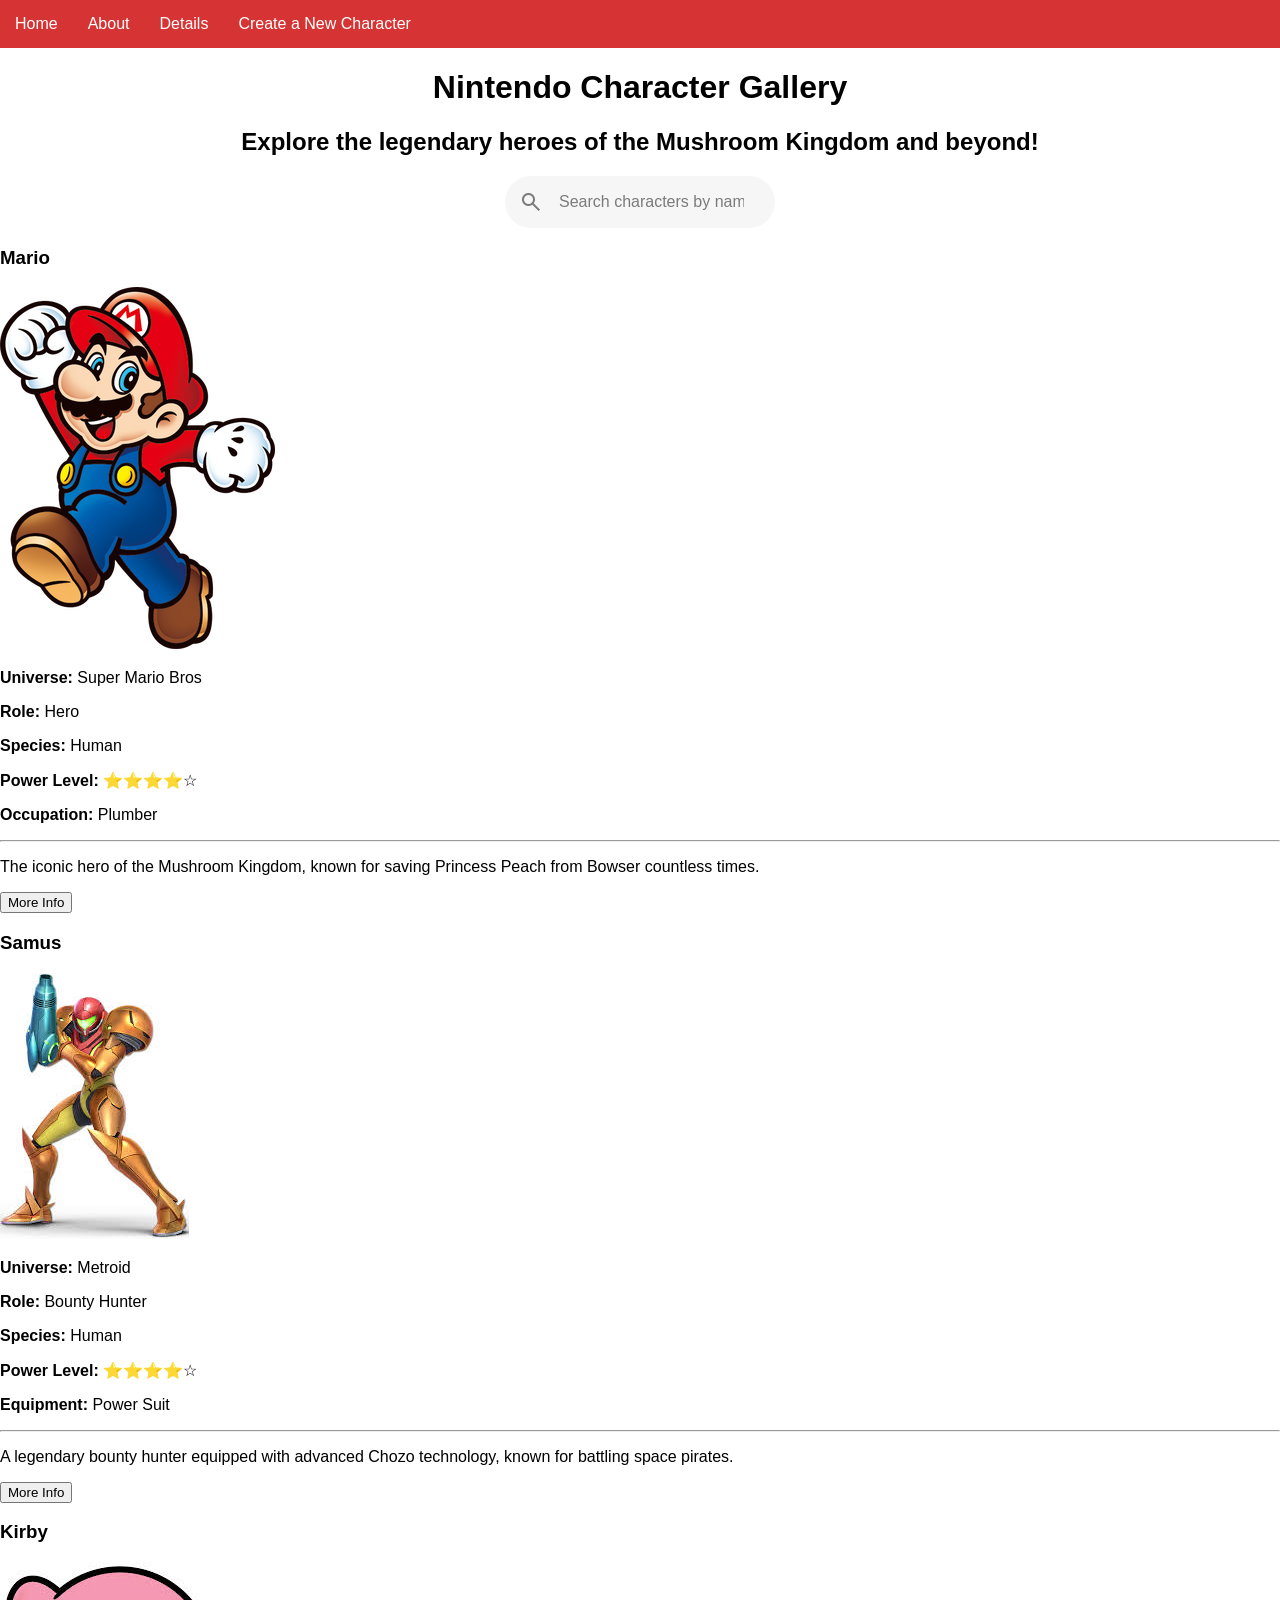
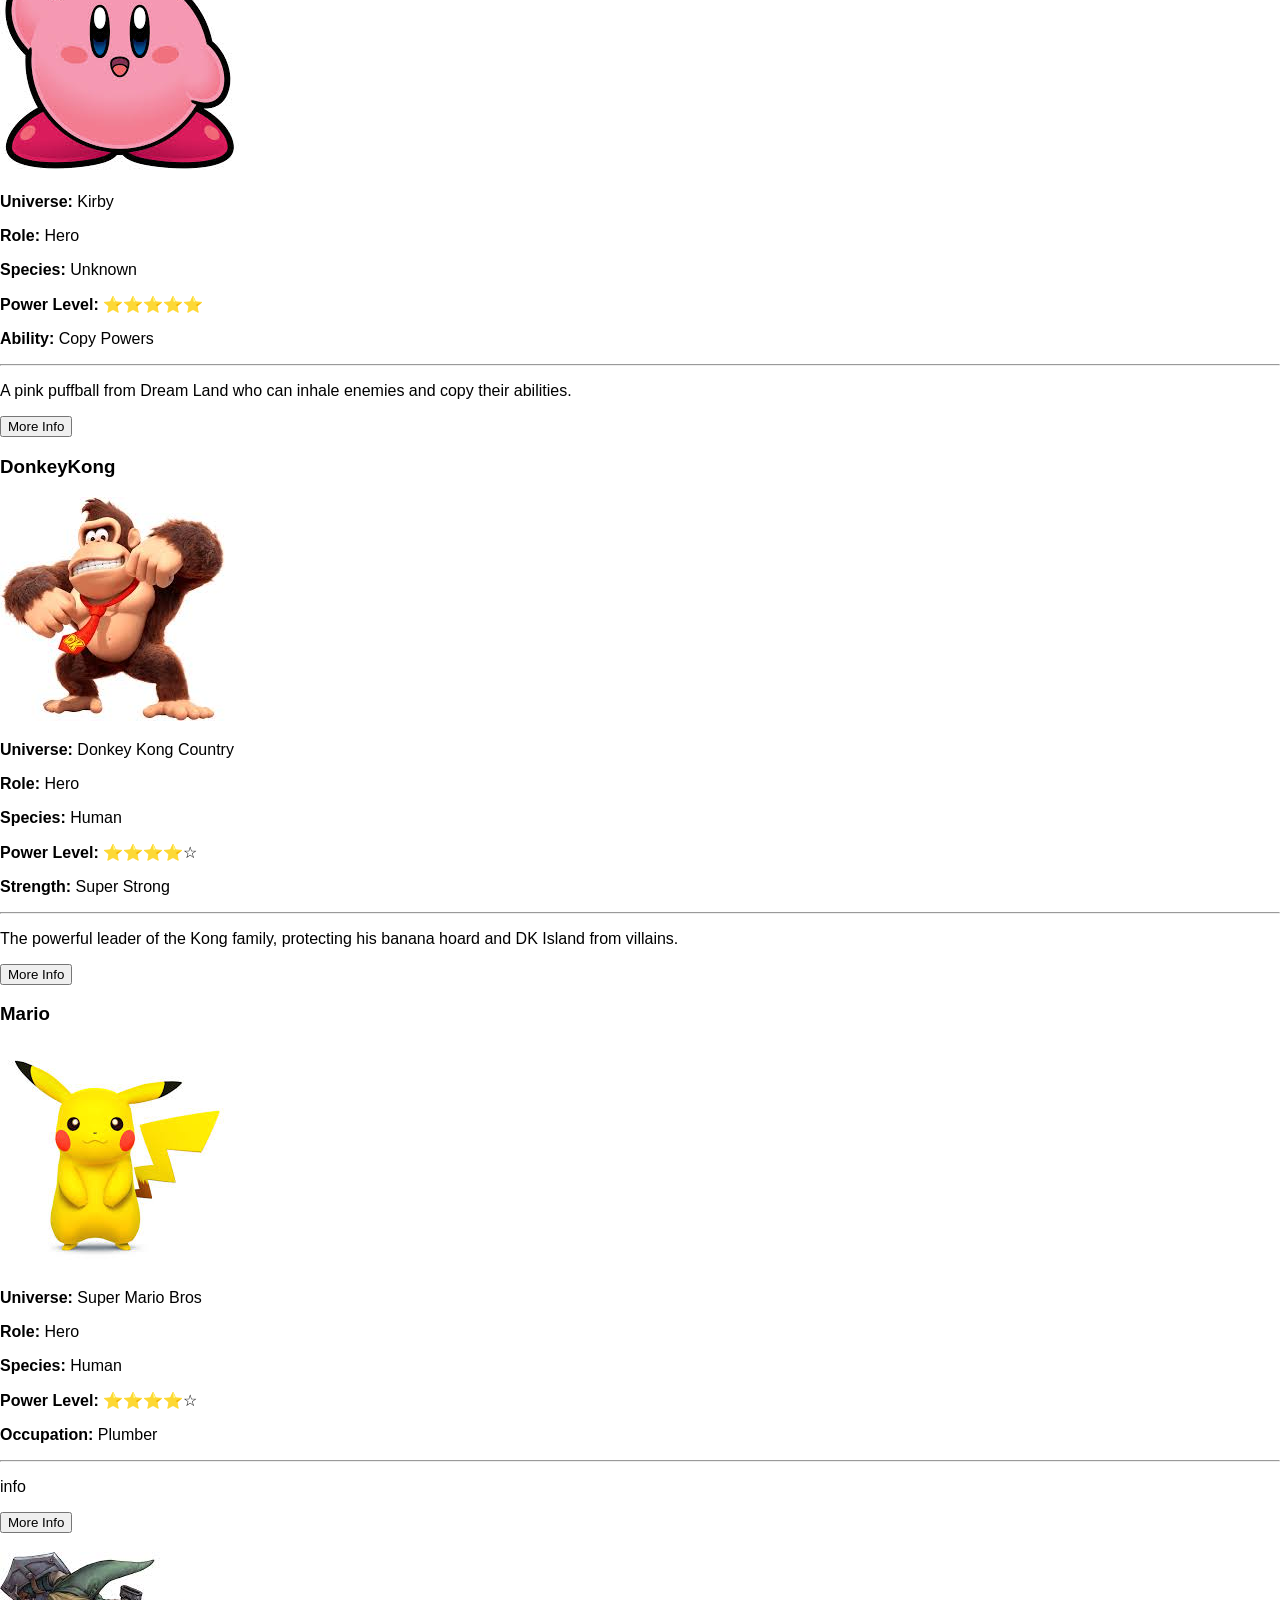
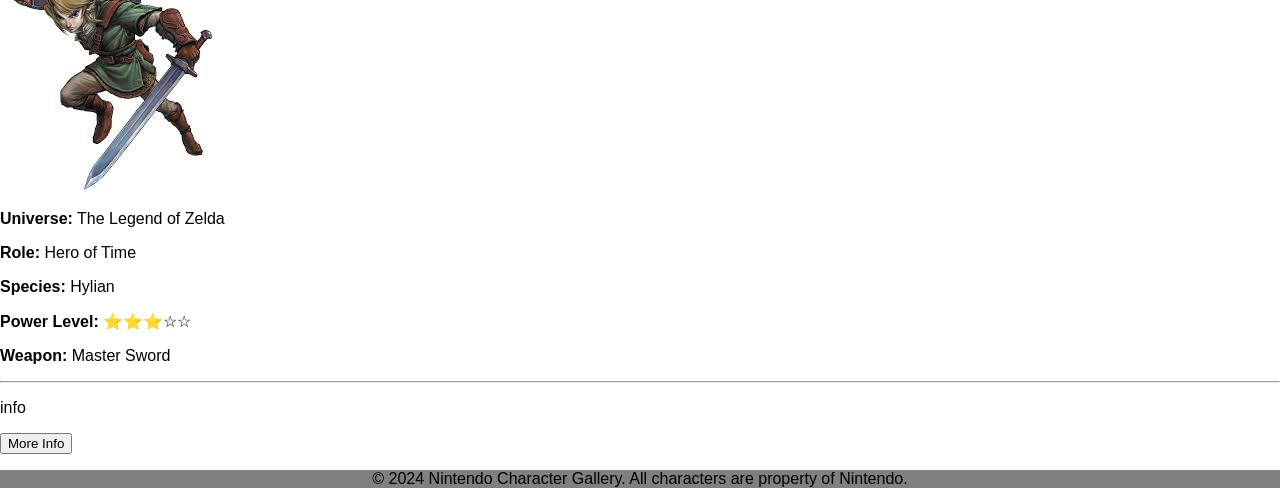
==== index.html @ 88ceb0c6 "2nd version of the home page and a little progress on about page. Also updated nav bar." ====
<!DOCTYPE html>
<html lang="en">
<head>
    <meta charset="UTF-8">
    <meta name="viewport" content="width=device-width, initial-scale=1.0">
    <title>index</title>
    <link rel="stylesheet" href="Stylesheet.css">
    <link rel="stylesheet" href="https://fonts.googleapis.com/css2?family=Material+Symbols+Outlined:opsz,wght,FILL,GRAD@20..48,100..700,0..1,-50..200&icon_names=search" /> <!--Search Bar-->
</head>


</span>

<body>
<!--Nav Bar-->
    <nav class = "navbar">
        <ul>
            <li><a href="index.html">Home</a></li>
            <li><a href="about.html">About</a></li>
            <li><a href="details.html">Details</a></li> 
            <li><a href="new-character-form.html">Create a New Character</a></li>
        </ul>
    </nav>

    <main>
        <!--Title-->
        <h1 id="indexTitle">Nintendo Character Gallery</h1>
        <h2 id="indexTitle">Explore the legendary heroes of the Mushroom Kingdom and beyond!</h2>
        <!--Search Bar-->
        <form id="searchBar" action="searchbar">
            <div class="search">
                <span class="search-icon material-symbols-outlined">search</span>
                <input class="search-input" type="search" placeholder="Search characters by name">
            </div>
        </form>

        <!--Character Sheet-->
    <div class="container">
        <div class="characterCard">
            <h3>Mario</h3>
            <img class="pictures" src="Pictures/Mario.png" alt="Mario">
                <div class="characterInfo" >
                     <p><strong>Universe:</strong> Super Mario Bros</p>
                    <p><strong>Role:</strong> Hero</p>                                                      <!--Mario-->
                    <p><strong>Species: </strong>Human</p>
                    <p><strong>Power Level:</strong> ⭐⭐⭐⭐☆</p>
                    <p><strong>Occupation:</strong> Plumber </p>
                    <hr>
                    <p>The iconic hero of the Mushroom Kingdom, known for saving Princess Peach from Bowser countless times.</p>
                </div>
            <a href="details.html" target="_blank"><button id="infoButton" type="button">More Info</button></a>
            
        </div>
        

    <div class="characterCard">
            <h3>Samus</h3>
            <img class="pictures" src="Pictures/Samus.jpg" alt="Samus">
                <div class="characterInfo" >
                    <p><strong>Universe:</strong> Metroid</p>
                    <p><strong>Role:</strong> Bounty Hunter</p>                                                      <!--Samus-->
                    <p><strong>Species: </strong>Human</p>
                    <p><strong>Power Level:</strong> ⭐⭐⭐⭐☆</p>
                    <p><strong>Equipment:</strong> Power Suit </p>
                    <hr>
                    <p>A legendary bounty hunter equipped with advanced Chozo technology, known for battling space pirates.</p>
                </div>
            <a href="details.html" target="_blank"><button id="infoButton" type="button">More Info</button></a>
            
        </div>



        <div class="characterCard">
            <h3>Kirby</h3>
            <img class="pictures" src="Pictures/Kirby.jpg" alt="Kirby">
                <div class="characterInfo" >
                    <p><strong>Universe:</strong> Kirby</p>
                    <p><strong>Role:</strong> Hero</p>                                                      <!--Kirby-->
                    <p><strong>Species: </strong>Unknown</p>
                    <p><strong>Power Level:</strong> ⭐⭐⭐⭐⭐</p>
                    <p><strong>Ability:</strong> Copy Powers </p>
                    <hr>
                    <p>A pink puffball from Dream Land who can inhale enemies and copy their abilities.</p>
                </div>
            <a href="details.html" target="_blank"><button id="infoButton" type="button">More Info</button></a>
            
        </div>


        <div class="characterCard">
            <h3>DonkeyKong</h3>
            <img class="pictures" src="Pictures/DonkeyKong.jpg" alt="DonkeyKong">
                <div class="characterInfo" >
                    <p><strong>Universe:</strong> Donkey Kong Country</p>
                    <p><strong>Role:</strong> Hero</p>                                                      <!--DonkeyKong-->
                    <p><strong>Species: </strong>Human</p>
                    <p><strong>Power Level:</strong> ⭐⭐⭐⭐☆</p>
                    <p><strong>Strength:</strong> Super Strong  </p>
                    <hr>
                    <p>The powerful leader of the Kong family, protecting his banana hoard and DK Island from villains.</p>
                </div>
            <a href="details.html" target="_blank"><button id="infoButton" type="button">More Info</button></a>
            
        </div>


         <div class="characterCard">
            <h3>Mario</h3>
            <img class="pictures" src="Pictures/Pikachu.jpg" alt="Description of the image">
                <div class="characterInfo" >
                    <p><strong>Universe:</strong> Super Mario Bros</p>
                    <p><strong>Role:</strong> Hero</p>                                                      <!--Pikachu-->
                    <p><strong>Species: </strong>Human</p>
                    <p><strong>Power Level:</strong> ⭐⭐⭐⭐☆</p>
                    <p><strong>Occupation:</strong> Plumber </p>
                    <hr>
                    <p>info</p>
                </div>
            <a href="details.html" target="_blank"><button id="infoButton" type="button">More Info</button></a>
            
        </div>





        <div class="characterCard">
            <h3><Link></Link></h3>
            <img class="pictures" src="Pictures/Link.jpg" alt="Link">
                <div class="characterInfo" >
                    <p><strong>Universe:</strong> The Legend of Zelda</p>
                    <p><strong>Role:</strong> Hero of Time</p>                                                      <!--Link-->
                    <p><strong>Species: </strong>Hylian</p>
                    <p><strong>Power Level:</strong> ⭐⭐⭐☆☆</p>
                    <p><strong>Weapon:</strong> Master Sword </p>
                    <hr>
                    <p>info</p>
                </div>
            <a href="details.html" target="_blank"><button id="infoButton" type="button">More Info</button></a>
            
        </div>




































    </div>







    
    


         

        
        
    </main>

    <!--footer-->
    <footer class="footer">
        <p>© 2024 Nintendo Character Gallery. All characters are property of Nintendo.</p>
    </footer>
    
</body>
</html>
---- Stylesheet.css ----
body{
    margin: 0px;
    font-family:'Segoe UI', Tahoma, Geneva, Verdana, sans-serif;
}

.navbar ul{
    list-style-type: none;
    background-color: rgb(214, 52, 52);
    padding: 0px;
    margin: 0px;
    overflow: hidden;

}

.navbar a{
    color: white;
    text-decoration: none;
    padding: 15px;
    display: block;
    text-align: center;
}
.navbar a:hover{
    background-color: rgb(196, 49, 49);
}

.navbar li{
    float: left;
}

#indexTitle{
    text-align: center;
    font-family:'Segoe UI', Tahoma, Geneva, Verdana, sans-serif;
}

#searchBar{
    display: flex;
    justify-content: center;
}

.search{
    --padding: 14px;


    width: max-content;
    display: flex;
    justify-content: center;
    align-items: center;
    padding: var(--padding);
    border-radius: 28px;
    background: #f6f6f6;
    transition: box-shadow 0.25s;
}

.search:focus-within{
    box-shadow: 0 0 2px rgba(0, 0, 0, 0.75);
}

.search-input {
    font-size: 16px;
    font-family: 'Segoe UI', Tahoma, Geneva, Verdana, sans-serif;
    color: #333333;
    margin-left: var(--padding);
    outline: none;
    border: none;
    background: transparent;
    flex: 1;
   
}

.search-input::placeholder,
.search-icon {
    color: rgba(0,0,0,0.5);
}









.footer{
    background-color: gray;
    text-align: center;
}
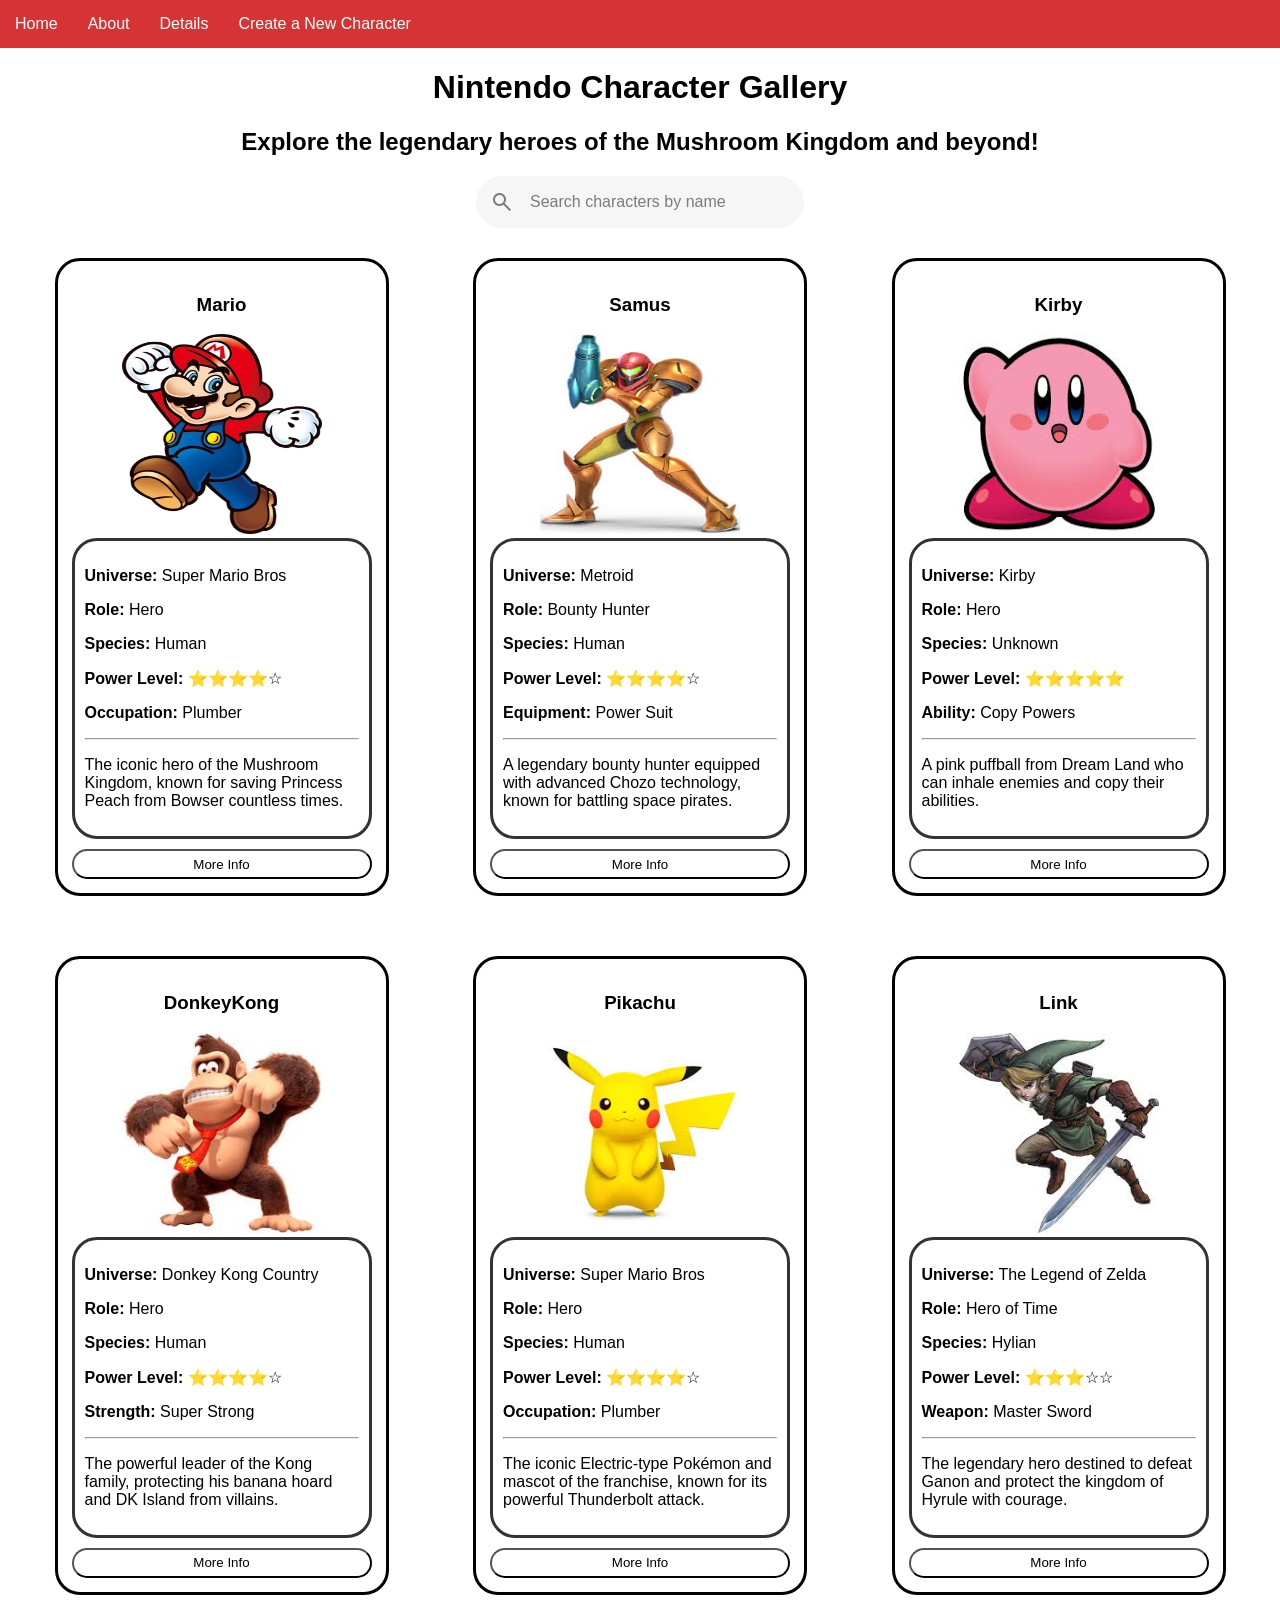
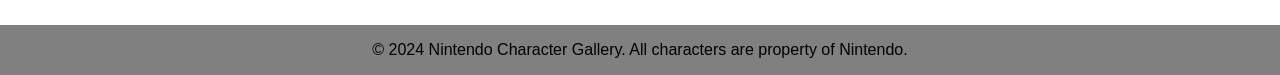
==== commit 74551f48: "version 3 updated home page and about page - lost some data had to reset" ====
--- a/index.html
+++ b/index.html
@@ -35,7 +35,7 @@
         </form>
 
         <!--Character Sheet-->
-    <div class="container">
+    <div class="containerIndex">
         <div class="characterCard">
             <h3>Mario</h3>
             <img class="pictures" src="Pictures/Mario.png" alt="Mario">
@@ -106,7 +106,7 @@
 
 
          <div class="characterCard">
-            <h3>Mario</h3>
+            <h3>Pikachu</h3>
             <img class="pictures" src="Pictures/Pikachu.jpg" alt="Description of the image">
                 <div class="characterInfo" >
                     <p><strong>Universe:</strong> Super Mario Bros</p>
@@ -115,18 +115,18 @@
                     <p><strong>Power Level:</strong> ⭐⭐⭐⭐☆</p>
                     <p><strong>Occupation:</strong> Plumber </p>
                     <hr>
-                    <p>info</p>
-                </div>
-            <a href="details.html" target="_blank"><button id="infoButton" type="button">More Info</button></a>
-            
-        </div>
-
-
-
-
-
-        <div class="characterCard">
-            <h3><Link></Link></h3>
+                    <p>The iconic Electric-type Pokémon and mascot of the franchise, known for its powerful Thunderbolt attack.</p>
+                </div>
+            <a href="details.html" target="_blank"><button id="infoButton" type="button">More Info</button></a>
+            
+        </div>
+
+
+
+
+
+        <div class="characterCard">
+            <h3>Link</h3>
             <img class="pictures" src="Pictures/Link.jpg" alt="Link">
                 <div class="characterInfo" >
                     <p><strong>Universe:</strong> The Legend of Zelda</p>
@@ -135,7 +135,7 @@
                     <p><strong>Power Level:</strong> ⭐⭐⭐☆☆</p>
                     <p><strong>Weapon:</strong> Master Sword </p>
                     <hr>
-                    <p>info</p>
+                    <p>The legendary hero destined to defeat Ganon and protect the kingdom of Hyrule with courage.</p>
                 </div>
             <a href="details.html" target="_blank"><button id="infoButton" type="button">More Info</button></a>
             
--- a/Stylesheet.css
+++ b/Stylesheet.css
@@ -3,6 +3,8 @@
     font-family:'Segoe UI', Tahoma, Geneva, Verdana, sans-serif;
 }
 
+
+/*narbar*/
 .navbar ul{
     list-style-type: none;
     background-color: rgb(214, 52, 52);
@@ -32,6 +34,9 @@
     font-family:'Segoe UI', Tahoma, Geneva, Verdana, sans-serif;
 }
 
+
+
+ /*SearchBar*/
 #searchBar{
     display: flex;
     justify-content: center;
@@ -41,7 +46,7 @@
     --padding: 14px;
 
 
-    width: max-content;
+    width: 300px;
     display: flex;
     justify-content: center;
     align-items: center;
@@ -70,29 +75,141 @@
 .search-input::placeholder,
 .search-icon {
     color: rgba(0,0,0,0.5);
-}
-
-
-
-
-
-
-
-
-
+    
+}
+
+
+/*Character card*/
+.pictures{
+    width: 200px;
+    height: 200px;
+}
+
+
+
+
+
+.containerIndex{
+    
+    border-width: 2px;
+    display: flex;
+    justify-content: space-evenly;
+    align-items:normal;        
+    flex-direction: row;
+    flex-wrap: wrap;
+    overflow: auto;
+    
+    
+    margin: 0px;
+    
+}
+
+
+.characterCard{
+    border: solid black ;
+    margin: 30px;
+    padding: 14px;
+    text-align: center;
+    border-radius: 25px;
+    justify-content: center;
+    align-items: center;        
+    flex-direction: row;
+    width: 300px;
+    height: auto;
+
+    
+}
+
+
+
+
+
+
+.characterInfo{
+    border:solid #333333;
+    text-align: left;
+    padding: 10px;
+    border-radius: 25px;
+    
+}
+ 
+#infoButton{
+    margin-top: 10px;
+    border-radius: 25px;
+    width: 300px;
+    height: 30px;
+    border-radius: 28px;
+    background: #ffffff;
+    
+}
+
+#infoButton:hover{
+    background-color: #f6f6f6;
+    transition: box-shadow 1s;
+
+}
+
+
+
+
+/*footer*/
 .footer{
     background-color: gray;
-    text-align: center;
-}
-
-
-
-
-
-
-
-
-
-
-
-
+    display: flex;
+    justify-content: center;
+    align-items: center;  
+    text-align: center;
+    margin: 0px;
+    padding: 0px;
+}
+
+
+
+
+
+
+
+/*about page*/
+
+.containerAbout{
+    
+    border-width: 2px;
+    display: flex;
+    justify-content: space-evenly;
+    align-items:normal;        
+    flex-direction: row;
+    flex-wrap: wrap;
+    overflow: auto;
+    
+    
+    margin: 0px;
+    
+}
+
+
+.aboutCard{
+    display: flex;
+    box-shadow:0 0 0 1px rgb(75, 70, 70, 0.2);
+    border: solid rgb(175, 173, 173) ;
+    border-width: 1px;
+    margin: 30px;
+    padding: 14px;
+    text-align: left;
+    border-radius: 10px;
+    justify-content: center;
+    align-items: center;        
+    flex-direction: row;
+    width: 300px;
+    height: auto;
+
+    
+}
+
+
+
+
+
+
+
+
+
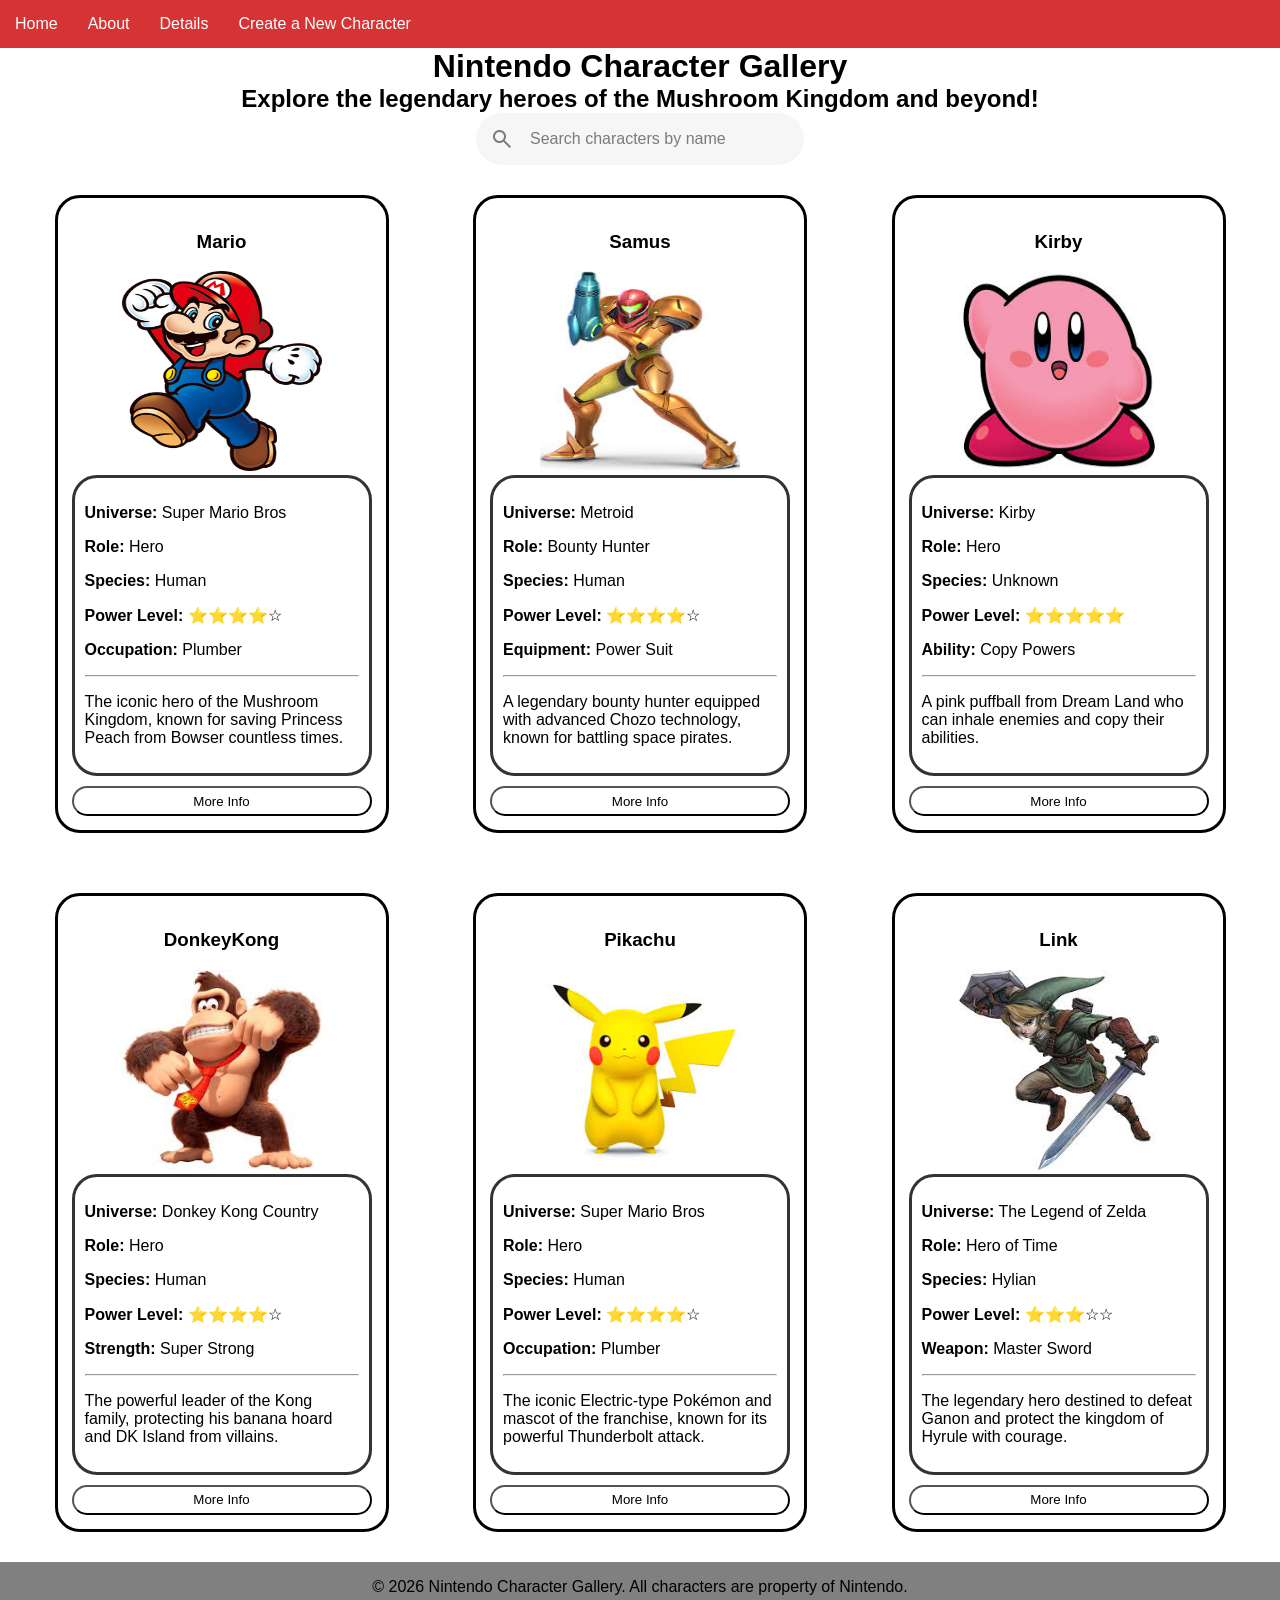
==== commit 5d79689f: "Version 5# Finshed About, Home, Details page" ====
--- a/index.html
+++ b/index.html
@@ -196,7 +196,7 @@
 
     <!--footer-->
     <footer class="footer">
-        <p>© 2024 Nintendo Character Gallery. All characters are property of Nintendo.</p>
+        <p>© 2026 Nintendo Character Gallery. All characters are property of Nintendo.</p>
     </footer>
     
 </body>
--- a/Stylesheet.css
+++ b/Stylesheet.css
@@ -31,7 +31,9 @@
 
 #indexTitle{
     text-align: center;
+    
     font-family:'Segoe UI', Tahoma, Geneva, Verdana, sans-serif;
+    margin: 0;
 }
 
 
@@ -171,6 +173,17 @@
 
 /*about page*/
 
+#AboutTitle{
+    
+    display: flex;
+    justify-content: center;
+    align-items: center;  
+    text-align: center;
+    margin: 0px;
+    padding: 0px;
+    font-family:'Segoe UI', Tahoma, Geneva, Verdana, sans-serif;
+}
+
 .containerAbout{
     
     border-width: 2px;
@@ -180,15 +193,12 @@
     flex-direction: row;
     flex-wrap: wrap;
     overflow: auto;
-    
-    
     margin: 0px;
     
 }
 
 
 .aboutCard{
-    display: flex;
     box-shadow:0 0 0 1px rgb(75, 70, 70, 0.2);
     border: solid rgb(175, 173, 173) ;
     border-width: 1px;
@@ -206,10 +216,104 @@
 }
 
 
-
-
-
-
-
-
-
+/*detail*/
+.containerDetail{
+    border-width: 2px;
+    display: flex;
+    justify-content: space-evenly;
+    align-items:normal;        
+    flex-direction: row;
+    flex-wrap: wrap;
+    overflow: auto;
+    margin: 0px;
+
+}
+
+.detailCard{
+      box-shadow:0 0 0 1px rgb(75, 70, 70, 0.2);
+    border: solid rgb(175, 173, 173) ;
+    border-width: 1px;
+    margin: 30px;
+    padding: 14px;
+    text-align: left;
+    border-radius: 10px;
+    justify-content: center;
+    align-items: center;        
+    flex-direction: row;
+    width: 300px;
+    height: auto;
+
+
+}
+
+
+/*New Character form*/
+
+
+.containerNew{
+    border-width: 2px;
+    display: flex;
+    justify-content: space-evenly;
+    align-items:normal;        
+    flex-direction: row;
+    flex-wrap: wrap;
+    overflow: auto;
+    margin: 0px;
+  
+
+
+}
+
+
+.newCard{
+    box-shadow:0 0 0 1px rgb(75, 70, 70, 0.2);
+    border: solid rgb(175, 173, 173) ;
+    border-width: 1px;
+    margin: 30px;
+    padding: 14px;
+    text-align: left;
+    border-radius: 10px;
+    justify-content: center;
+    align-items: center;        
+    flex-direction: row;
+    width: 300px;
+    height: auto;
+    
+
+
+}
+
+
+.select{
+    padding: 8px 12px;
+    color: #333333;
+    background-color: #f6f6f6;
+    border: 1px solid #f6f6f6;
+    cursor: pointer;
+    border-radius: 28px;
+    width: 300px;
+    height: 50px;
+    
+}
+
+#shortDescription{
+    border: none;
+    box-shadow:0 0 0 1px rgb(75, 70, 70, 0.2);
+    width: 290px;
+
+}
+
+
+
+
+
+
+
+
+
+
+
+
+
+
+
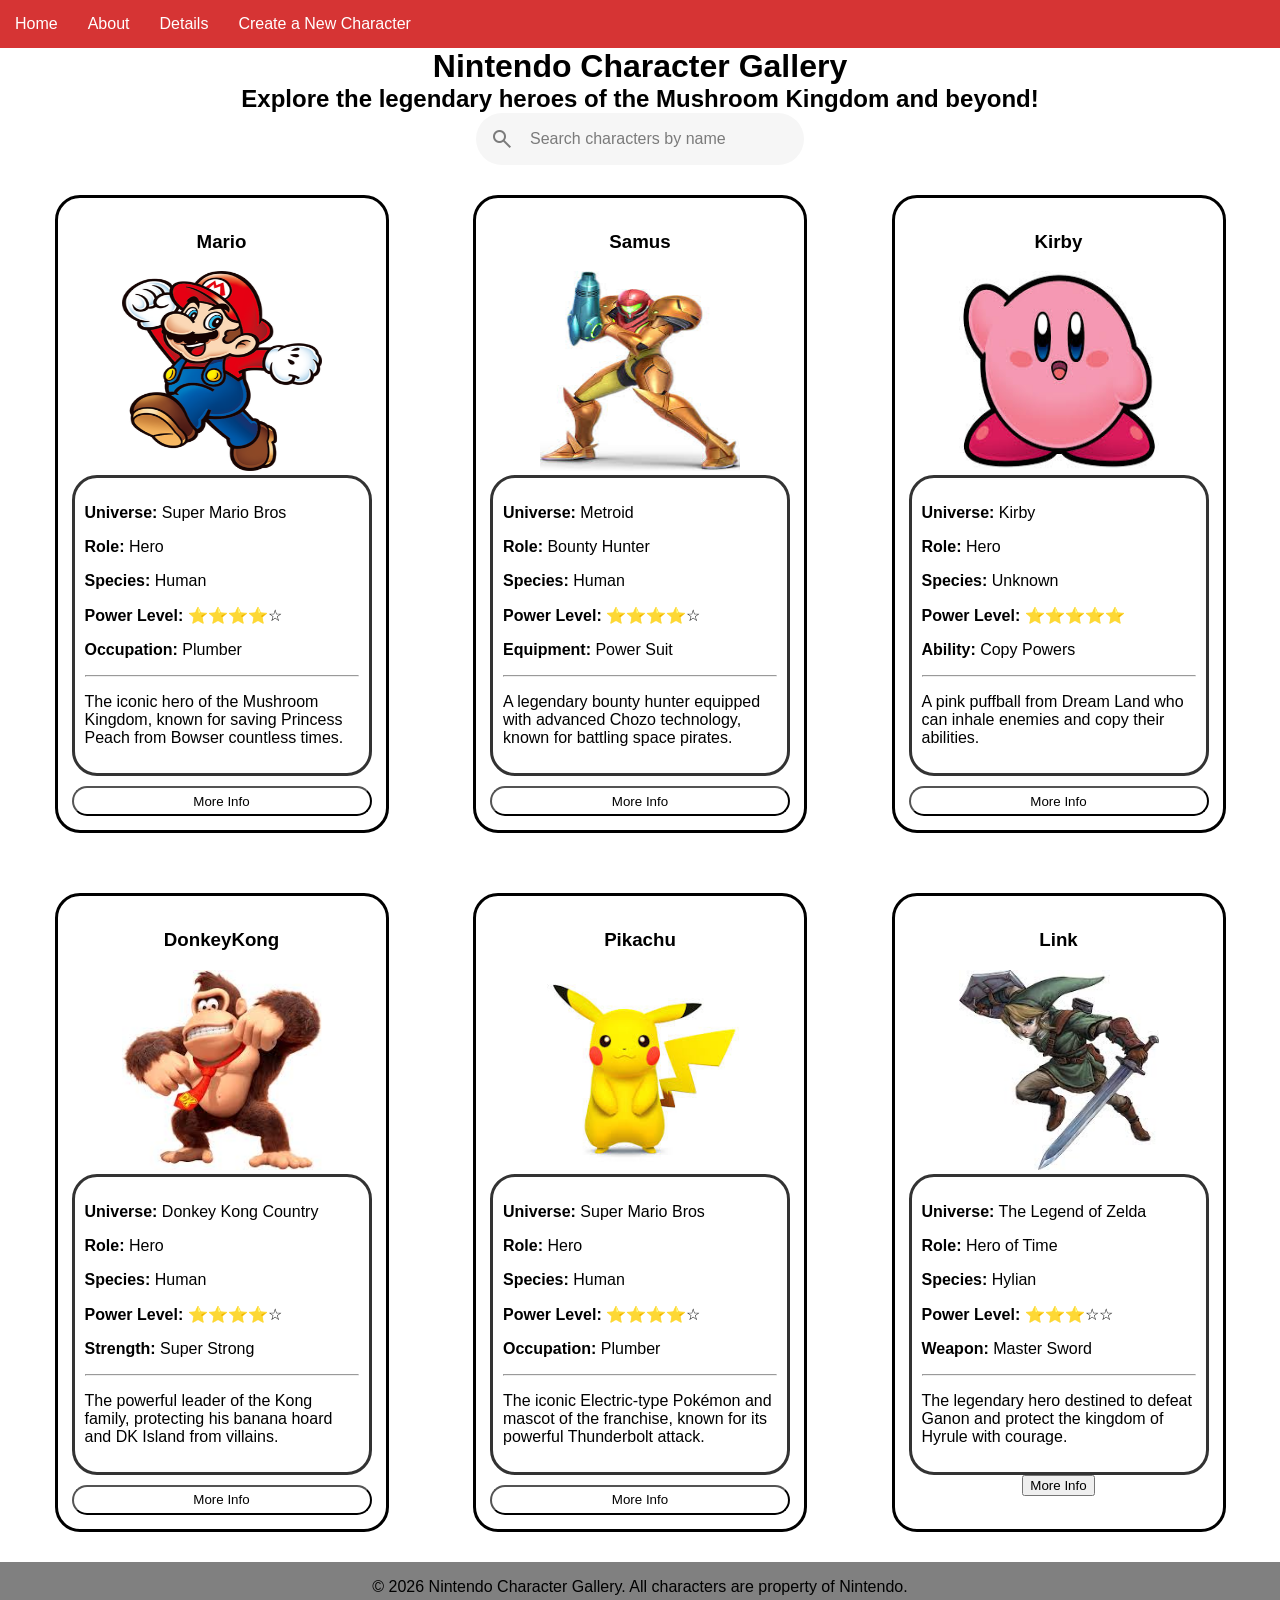
==== commit 3dba1759: "Version #6 (Final Update) Completed all pages" ====
--- a/index.html
+++ b/index.html
@@ -48,7 +48,7 @@
                     <hr>
                     <p>The iconic hero of the Mushroom Kingdom, known for saving Princess Peach from Bowser countless times.</p>
                 </div>
-            <a href="details.html" target="_blank"><button id="infoButton" type="button">More Info</button></a>
+            <a href="details.html" target=""><button id="infoButton" type="button">More Info</button></a>
             
         </div>
         
@@ -65,7 +65,7 @@
                     <hr>
                     <p>A legendary bounty hunter equipped with advanced Chozo technology, known for battling space pirates.</p>
                 </div>
-            <a href="details.html" target="_blank"><button id="infoButton" type="button">More Info</button></a>
+            <a href="details.html" target=""><button id="infoButton" type="button">More Info</button></a>
             
         </div>
 
@@ -83,7 +83,7 @@
                     <hr>
                     <p>A pink puffball from Dream Land who can inhale enemies and copy their abilities.</p>
                 </div>
-            <a href="details.html" target="_blank"><button id="infoButton" type="button">More Info</button></a>
+            <a href="details.html" target=""><button id="infoButton" type="button">More Info</button></a>
             
         </div>
 
@@ -100,7 +100,7 @@
                     <hr>
                     <p>The powerful leader of the Kong family, protecting his banana hoard and DK Island from villains.</p>
                 </div>
-            <a href="details.html" target="_blank"><button id="infoButton" type="button">More Info</button></a>
+            <a href="details.html" target=""><button id="infoButton" type="button">More Info</button></a>
             
         </div>
 
@@ -117,7 +117,7 @@
                     <hr>
                     <p>The iconic Electric-type Pokémon and mascot of the franchise, known for its powerful Thunderbolt attack.</p>
                 </div>
-            <a href="details.html" target="_blank"><button id="infoButton" type="button">More Info</button></a>
+            <a href="details.html" target=""><button id="infoButton" type="button">More Info</button></a>
             
         </div>
 
@@ -137,7 +137,7 @@
                     <hr>
                     <p>The legendary hero destined to defeat Ganon and protect the kingdom of Hyrule with courage.</p>
                 </div>
-            <a href="details.html" target="_blank"><button id="infoButton" type="button">More Info</button></a>
+            <a href="details.html" ><button id="detailButton" type="button">More Info</button></a>
             
         </div>
 
--- a/Stylesheet.css
+++ b/Stylesheet.css
@@ -143,6 +143,8 @@
     border-radius: 28px;
     background: #ffffff;
     
+    
+    
 }
 
 #infoButton:hover{
@@ -226,25 +228,83 @@
     flex-wrap: wrap;
     overflow: auto;
     margin: 0px;
-
 }
 
 .detailCard{
-      box-shadow:0 0 0 1px rgb(75, 70, 70, 0.2);
+    box-shadow:0 0 0 1px rgb(75, 70, 70, 0.2);
     border: solid rgb(175, 173, 173) ;
     border-width: 1px;
-    margin: 30px;
+    margin: 3px;
     padding: 14px;
     text-align: left;
     border-radius: 10px;
+    width: 500px;
+    height: auto;
+    border-width: 2px;
+    display: grid;
+    grid-template-columns: 1fr 1fr;
+
+
+}
+
+.detailTemplate{
+     box-shadow:0 0 0 1px rgb(75, 70, 70, 0.2);
+    border: solid rgb(175, 173, 173) ;
+    border-width: 1px;
+    margin: 3px;
+    padding: 14px;
+    text-align: left;
+    border-radius: 10px;
     justify-content: center;
     align-items: center;        
-    flex-direction: row;
-    width: 300px;
-    height: auto;
-
-
-}
+    flex-direction: column;
+    width: 500px;
+    height: auto;
+    border-width: 2px;
+
+}
+
+#detailTitle{
+    text-align: left;
+    
+    font-family:'Segoe UI', Tahoma, Geneva, Verdana, sans-serif;
+    margin-left: 5px;
+}
+
+/*Universe, Role, Species, Power Level*/
+.universe{
+   
+    width: 150px;
+    padding-left: 10px;
+    
+}
+
+.species{
+    
+    width: 150px;
+    padding-left: 10px;
+    
+}
+
+
+.role{
+    
+    width: 150px;
+    padding-left: 10px;
+    
+}
+
+.powerLevel{
+    
+    width: 150px;
+    padding-left: 10px;
+    
+
+
+}
+
+
+
 
 
 /*New Character form*/
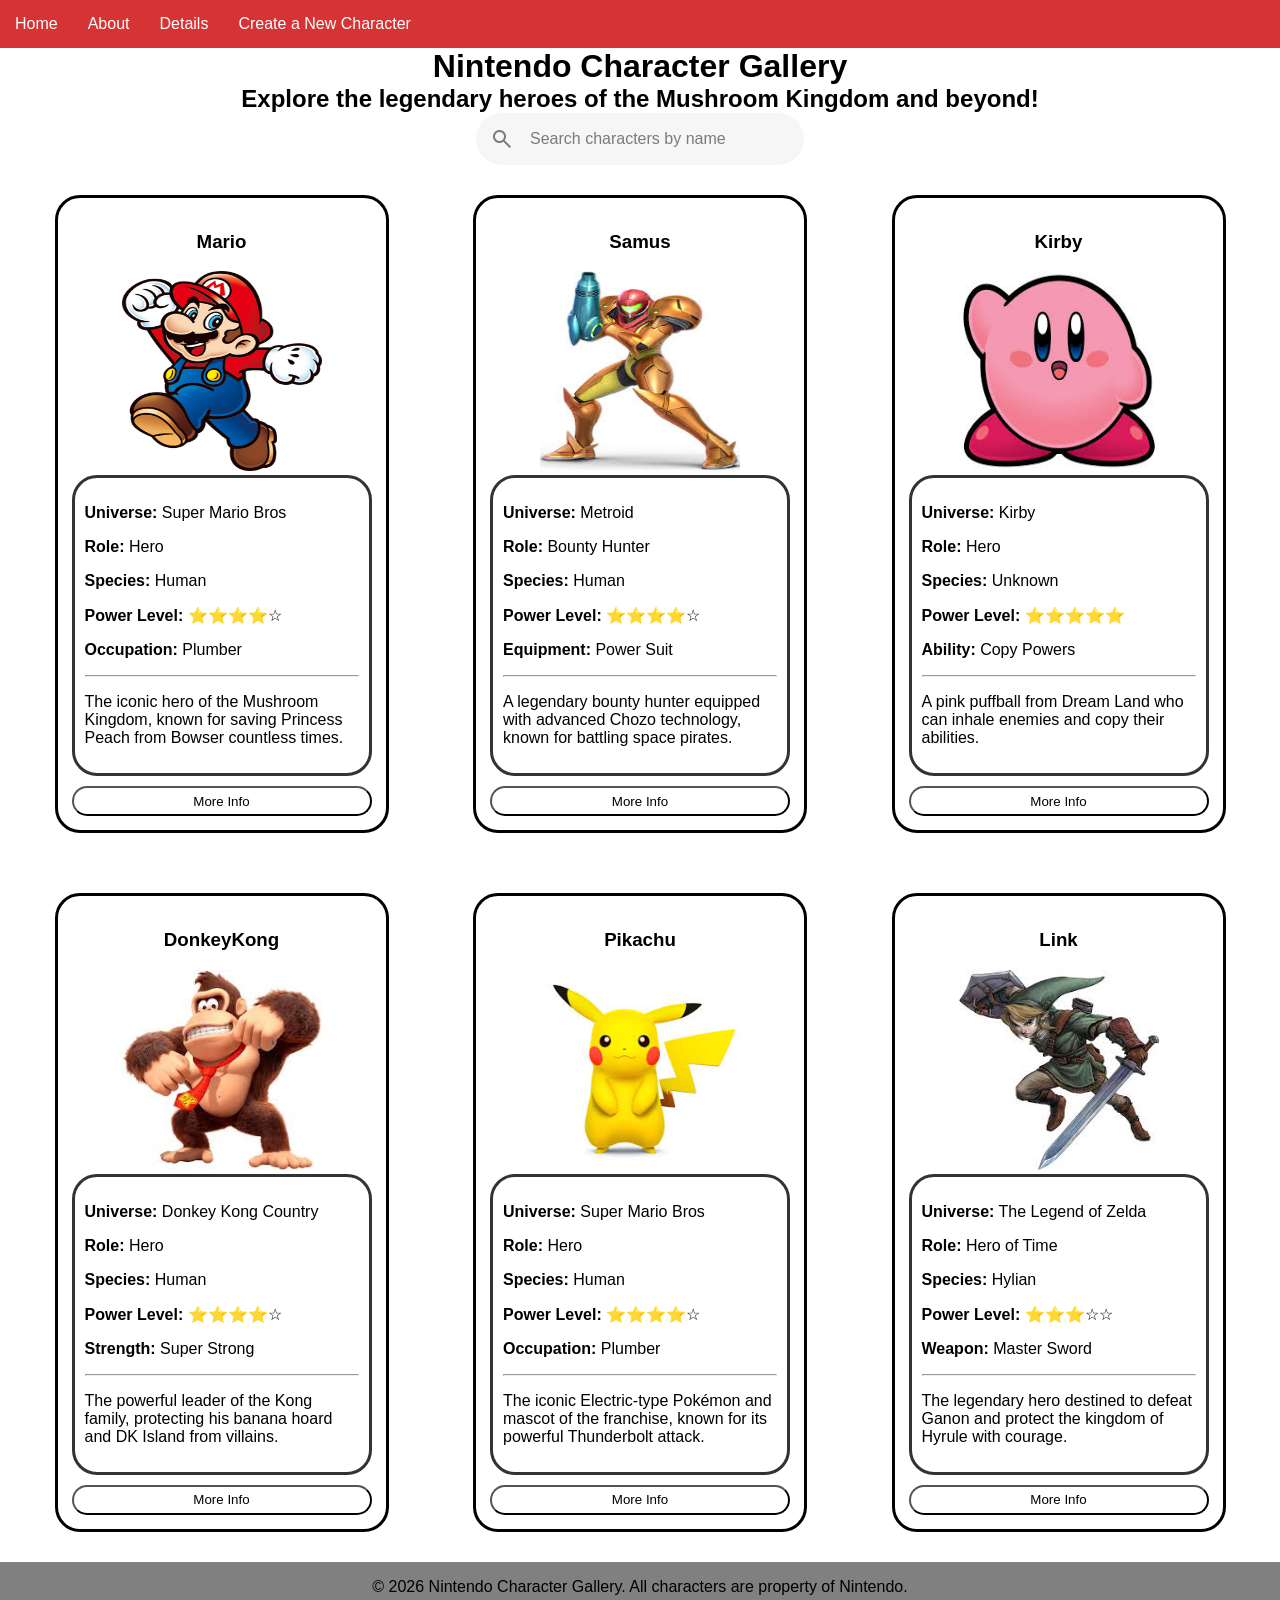
==== commit ce77cfda: "Forgot to added links for each page" ====
--- a/index.html
+++ b/index.html
@@ -137,7 +137,7 @@
                     <hr>
                     <p>The legendary hero destined to defeat Ganon and protect the kingdom of Hyrule with courage.</p>
                 </div>
-            <a href="details.html" ><button id="detailButton" type="button">More Info</button></a>
+            <a href="details.html" ><button id="infoButton" type="button">More Info</button></a>
             
         </div>
 
--- a/Stylesheet.css
+++ b/Stylesheet.css
@@ -99,7 +99,7 @@
     align-items:normal;        
     flex-direction: row;
     flex-wrap: wrap;
-    overflow: auto;
+    
     
     
     margin: 0px;
@@ -223,11 +223,12 @@
     border-width: 2px;
     display: flex;
     justify-content: space-evenly;
-    align-items:normal;        
-    flex-direction: row;
+    align-items:center;        
+    flex-direction: column;
     flex-wrap: wrap;
-    overflow: auto;
-    margin: 0px;
+    margin: px;
+    
+    
 }
 
 .detailCard{
@@ -243,6 +244,9 @@
     border-width: 2px;
     display: grid;
     grid-template-columns: 1fr 1fr;
+    justify-content: space-evenly;
+    align-items: center; 
+    overflow: hidden;
 
 
 }
@@ -251,16 +255,18 @@
      box-shadow:0 0 0 1px rgb(75, 70, 70, 0.2);
     border: solid rgb(175, 173, 173) ;
     border-width: 1px;
-    margin: 3px;
+    margin: 30px;
     padding: 14px;
     text-align: left;
     border-radius: 10px;
-    justify-content: center;
+    justify-content: space-evenly;
     align-items: center;        
     flex-direction: column;
     width: 500px;
     height: auto;
     border-width: 2px;
+    
+    
 
 }
 
@@ -269,6 +275,14 @@
     
     font-family:'Segoe UI', Tahoma, Geneva, Verdana, sans-serif;
     margin-left: 5px;
+}
+
+
+#biggerMario{
+    width: auto;
+    height:500px;
+    border: solid;
+    margin-bottom: 30px;
 }
 
 /*Universe, Role, Species, Power Level*/
@@ -302,6 +316,25 @@
 
 
 }
+
+#detailsButton{
+    margin-top: 10px;
+    border-radius: 25px;
+    width: 300px;
+    height: 30px;
+    border-radius: 28px;
+    background: #ffffff;
+    margin-left: 85px
+
+}
+
+#detailsButton:hover{
+    background-color: #f6f6f6;
+    transition: box-shadow 1s;
+
+}
+
+
 
 
 
